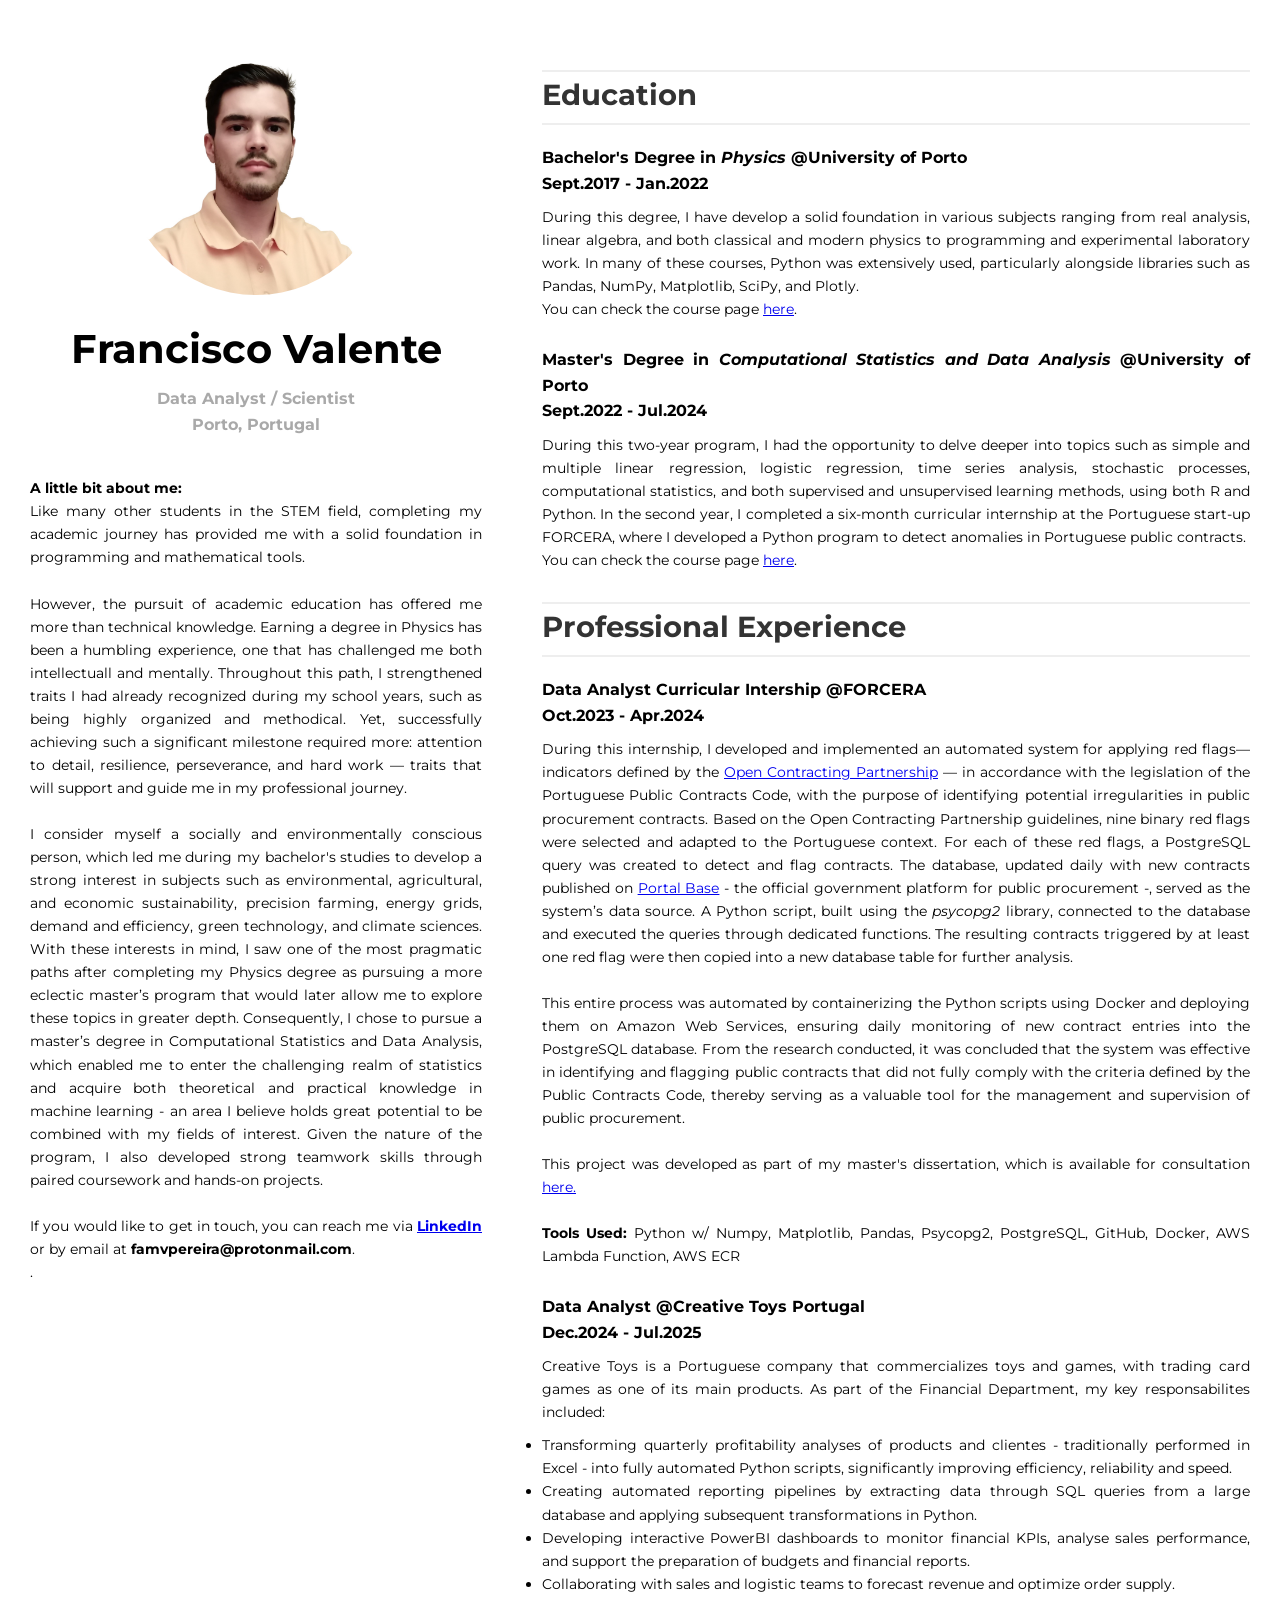
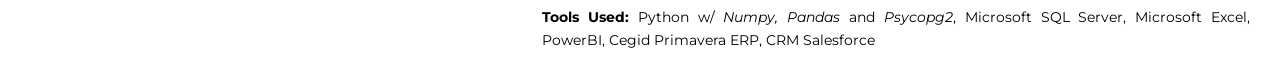
==== index.html @ ec1e6686 "updates" ====
<!DOCTYPE html>
<html lang="pt-PT">
<head>
  <meta charset="UTF-8">
  <meta name="viewport" content="width=device-width, initial-scale=1.0">
  <title>Francisco Valente</title>
  <link rel="stylesheet" href="style.css">
</head>
<body>

  <div class="container">



    <!-- Coluna Esquerda -->
    <aside class="sidebar">
      <div class="profile">
        <img src="foto.png" alt="Foto do Desenvolvedor">
        <h1>Francisco Valente</h1>
		<h4>
		Data Analyst / Scientist <br> 
		Porto, Portugal <br>
	</h4>

      </div>
      <div class="about">
        <p>
		<b>A little bit about me: </b> <br>
		Like many other students in the STEM field, completing my academic journey has provided me with a solid foundation in programming and mathematical tools. <br><br>

		However, the pursuit of academic education has offered me more than technical knowledge. Earning a degree in Physics has been a humbling experience, one that has challenged me both intellectuall and mentally. Throughout this path, I strengthened traits I had already recognized during my school years, such as being highly organized and methodical. Yet, successfully achieving such a significant milestone required more: attention to detail, resilience, perseverance, and hard work — traits that will support and guide me in my professional journey. <br> <br>

		I consider myself a socially and environmentally conscious person, which led me during my bachelor's studies to develop a strong interest in subjects such as environmental, agricultural, and economic sustainability, precision farming, energy grids, demand and efficiency, green technology, and climate sciences. With these interests in mind, I saw one of the most pragmatic paths after completing my Physics degree as pursuing a more eclectic master’s program that would later allow me to explore these topics in greater depth. Consequently, I chose to pursue a master’s degree in Computational Statistics and Data Analysis, which enabled me to enter the challenging realm of statistics and acquire both theoretical and practical knowledge in machine learning - an area I believe holds great potential to be combined with my fields of interest. Given the nature of the program, I also developed strong teamwork skills through paired coursework and hands-on projects.<br> <br>

		If you would like to get in touch, you can reach me via <a href="https://www.linkedin.com/in/francisco-valente-pereira/"><b>LinkedIn</b></a> or by email at <b>famvpereira@protonmail.com</b>.<br><!--If you are interested, you can also consult my personal blog at <a href="franciscovalente.pt"><b>franciscovalente.pt--></b></a>.

        </p>
      </div>
    </aside>




    <!-- Coluna Direita -->
    <main class="content">

		<h1>Education</h1>
		
		<p style="font-size:1rem; margin-bottom: 10px;"><b>Bachelor's Degree in <i>Physics</i> @University of Porto <br> Sept.2017 - Jan.2022</b></p>

		<p>During this degree, I have develop a solid foundation in various subjects ranging from real analysis, linear algebra, and both classical and modern physics to programming and experimental laboratory work. In many of these courses, Python was extensively used, particularly alongside libraries such as Pandas, NumPy, Matplotlib, SciPy, and Plotly.</p> 

		<p>You can check the course page <a href="https://sigarra.up.pt/fcup/pt/cur_geral.cur_view?pv_ano_lectivo=2025&pv_origem=CUR&pv_tipo_cur_sigla=L&pv_curso_id=888">here</a>.</p> <br>
		


		<p style="font-size:1rem; margin-bottom: 10px;"><b>Master's Degree in <i>Computational Statistics and Data Analysis</i> @University of Porto <br> Sept.2022 - Jul.2024</b></p>
		
		<p>During this two-year program, I had the opportunity to delve deeper into topics such as simple and multiple linear regression, logistic regression, time series analysis, stochastic processes, computational statistics, and both supervised and unsupervised learning methods, using both R and Python. In the second year, I completed a six-month curricular internship at the Portuguese start-up FORCERA, where I developed a Python program to detect anomalies in Portuguese public contracts.</p>

		<p>You can check the course page <a href="https://sigarra.up.pt/fcup/pt/cur_geral.cur_view?pv_ano_lectivo=2025&pv_origem=CUR&pv_tipo_cur_sigla=M&pv_curso_id=23821">here</a>.</p>	


		<h1>Professional Experience</h1>

		<p style="font-size: 1rem; margin-bottom: 10px;"><b>Data Analyst Curricular Intership @FORCERA &emsp;  &emsp; <br>Oct.2023 - Apr.2024 </b> </p>
		<p>During this internship, I developed and implemented an automated system for applying red flags—indicators defined by the <a href="https://www.open-contracting.org/">Open Contracting Partnership</a> — in accordance with the legislation of the Portuguese Public Contracts Code, with the purpose of identifying potential irregularities in public procurement contracts. Based on the Open Contracting Partnership guidelines, nine binary red flags were selected and adapted to the Portuguese context. For each of these red flags, a PostgreSQL query was created to detect and flag contracts.
		
		The database, updated daily with new contracts published on <a href="https://www.base.gov.pt/base4">Portal Base</a> - the official government platform for public procurement -, served as the system’s data source. A Python script, built using the <i>psycopg2</i> library, connected to the database and executed the queries through dedicated functions. The resulting contracts triggered by at least one red flag were then copied into a new database table for further analysis.

		<br><br>

		This entire process was automated by containerizing the Python scripts using Docker and deploying them on Amazon Web Services, ensuring daily monitoring of new contract entries into the PostgreSQL database. From the research conducted, it was concluded that the system was effective in identifying and flagging public contracts that did not fully comply with the criteria defined by the Public Contracts Code, thereby serving as a valuable tool for the management and supervision of public procurement.

		<br><br>

		This project was developed as part of my master's dissertation, which is available for consultation <a href="https://repositorio-aberto.up.pt/handle/10216/161651">here.</a>

		<br><br>

		<b>Tools Used:</b> Python w/ Numpy, Matplotlib, Pandas, Psycopg2, PostgreSQL, GitHub, Docker, AWS Lambda Function, AWS ECR 
		</p>

		<!--<img src="processo_tese.png" alt="Processo da Tese">-->
		<br>
		
		<p style="font-size: 1rem; margin-bottom: 10px;"><b>Data Analyst @Creative Toys Portugal<br> Dec.2024 - Jul.2025 </b> </p>
		
		<p> Creative Toys is a Portuguese company that commercializes toys and games, with trading card games as one of its main products. As part of the Financial Department, my key responsabilites included: </p>
		<ul>
				<li>Transforming quarterly profitability analyses of products and clientes - traditionally performed in Excel - into fully automated Python scripts, significantly improving efficiency, reliability and speed.</li>
				<li>Creating automated reporting pipelines by extracting data through SQL queries from a large database and applying subsequent transformations in Python.</li>
				<li> Developing interactive PowerBI dashboards to monitor financial KPIs, analyse sales performance, and support the preparation of budgets and financial reports.</li>
				<li>Collaborating with sales and logistic teams to forecast revenue and optimize order supply.</li>
		</ul>
		<p><b>Tools Used:</b> Python w/ <i>Numpy, Pandas</i> and <i>Psycopg2</i>, Microsoft SQL Server, Microsoft Excel, PowerBI, Cegid Primavera ERP, CRM Salesforce</p> 

		<br>
		<!--<h1>Articles</h1>
				<article class="post">
				<h3>Article Title</h3>
				<p>Resumo do artigo ou projeto desenvolvido. <a href="#">Ler mais</a></p>
				</article> -->

   </main> 
  </div>

</body>
</html>
---- style.css ----
@import url('https://fonts.googleapis.com/css2?family=Alumni+Sans+Pinstripe:ital@0;1&family=Montserrat:ital,wght@0,100..900;1,100..900&family=Oswald:wght@700&display=swap');

/* Reset básico */
* {
  margin: 0;
  padding: 0;
  box-sizing: border-box;
}

body {
  font-family: "Montserrat", "Oswald", Helvetica, ui-serif, Georgia, serif;
  font-weight: 400;
  font-style: normal;
  color: #333;
  line-height: 1.6;
  background: #ffffff;
}

.container {
  display: grid;
  grid-template-columns: 40% 60%;
  min-height: 100vh;
}

/* Coluna esquerda */
.sidebar {
  background: #ffffff;
  color: #000000;
  padding: 30px;
  display: flex;
  flex-direction: column;
  align-items: flex-start;

  position: sticky;
  top: 0;
  margin-bottom: 30px;
}

.sidebar .profile {
  text-align: center;
  width: 100%;
}

.sidebar img {
		width: 7cm;
		height: 7cm;
		border-radius: 50%;
		margin-bottom: 15px;
		object-fit: cover; /* mantém proporção e preenche o espaço */
} 
.sidebar h1 {
  font-size: 2.5rem;
  margin-bottom: 5px;
}

.sidebar p {
  font-size: 0.9rem;
  color: #000000;
}

.about {
  margin-top: 30px
}

.about h2 {
  font-size: 1.2rem;
  margin-bottom: 10px;
}

.sidebar h4 {
  font-size: 1rem;
  margin-bottom: 10px;
  color: #a9a9a9;
}


.about p {
  font-size: 0.9rem;
  color: #000000;
  text-align: justify;
  text-justify: inter-word;
  margin-bottom: 50px;
}

/* Coluna direita */
.content {
  padding-right: 30px;
  padding-left: 30px;
  background: #fff;
  margin-top: 40px;
}

.content h1 {
  margin-top: 30px;
  margin-bottom: 20px;
  font-size: 1.8rem;
  border-bottom: 2px solid #eee;
  border-top: 2px solid #eee;
  padding-bottom: 5px;
  text-align: left;
}
.content h2 {
  margin-bottom: 20px;
  font-size: 1.8rem;
  border-bottom: 2px solid #eee;
  padding-bottom: 5px;
}

.content p {
  font-size: 0.9rem;
  color: #000000;
  text-align: justify;
  text-justify: inter-word;
}

.content ul {
  font-size: 0.9rem;
  color: #000000;
  text-align: justify;
  text-justify: inter-word;
  margin-top: 10px;
  margin-bottom: 10px;
}

.content img {
   display: block;
   margin-top: 20px;
   margin-bottom: 20px;
   margin-left: auto;
   margin-right: auto;
   width: 70%;
}

.post {
  margin-bottom: 20px;
  padding-bottom: 15px;
  border-bottom: 1px solid #ddd;
}

.post h3 {
  font-size: 1.3rem;
  margin-bottom: 8px;
}

.post a {
  color: #007acc;
  text-decoration: none;
}

.post a:hover {
  text-decoration: underline;
}

/* Responsivo */
@media (max-width: 768px) {
  .container {
    grid-template-columns: 1fr;
  }

  .sidebar {
    align-items: center;
    text-align: center;
  }
}

@media (max-width: 1024px) {
  .container {
    grid-template-columns: 40% 60%; /* ajusta proporção em tablet */
  }

  .sidebar img {
    width: 6cm;
    height: 6cm;
  }
}

@media (max-width: 768px) {
  .container {
    grid-template-columns: 1fr; /* coluna única no mobile */
  }

  .sidebar {
    width: 100%;
    height: auto;
    align-items: center;
    text-align: center;
    position: relative; /* deixa rolar com a página */
    padding-bottom: 20px;
  }

  .sidebar img {
    width: 5cm;
    height: 5cm;
  }

  .content {
    padding: 20px;
  }
}

@media (max-width: 480px) {
  .sidebar img {
    width: 4cm;
    height: 4cm;
  }

  .sidebar h1 {
    font-size: 1.2rem;
  }

  .content h2 {
    font-size: 1.5rem;
  }

  .post h3 {
    font-size: 1.1rem;
  }
}
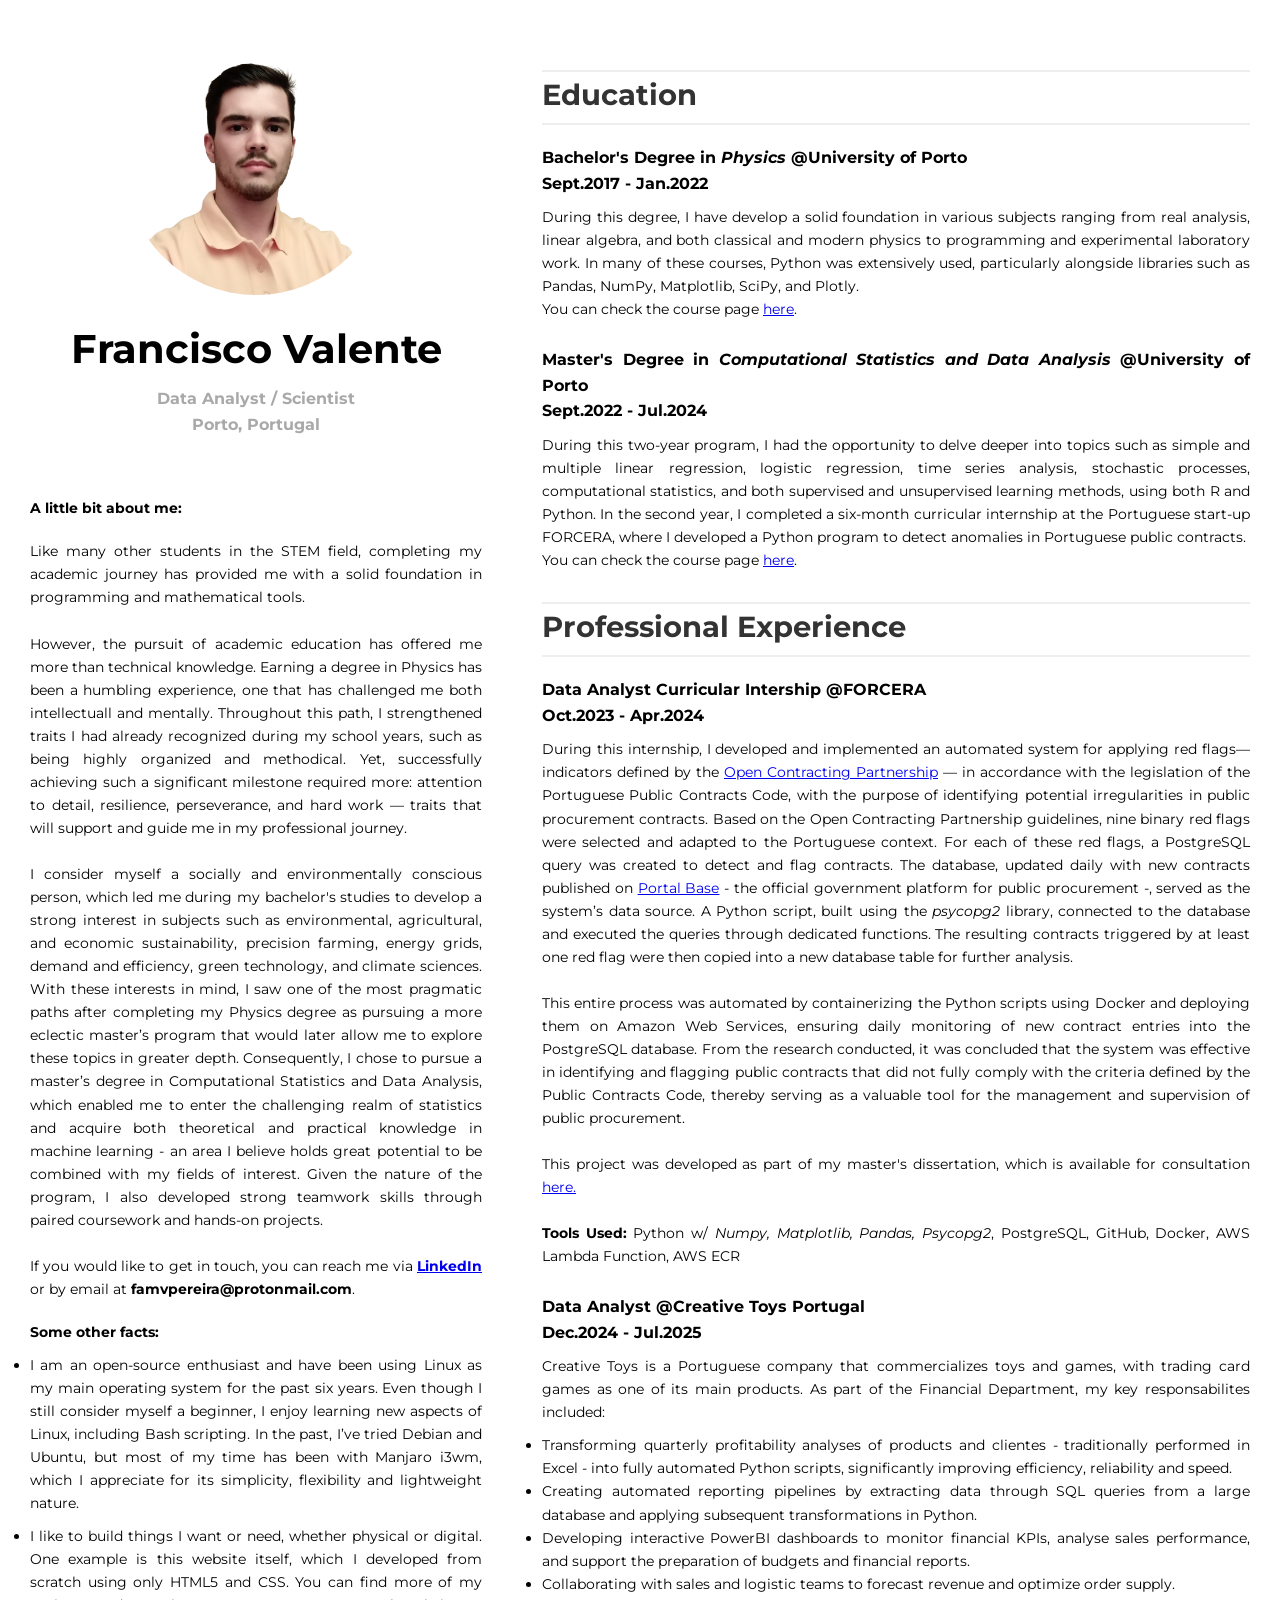
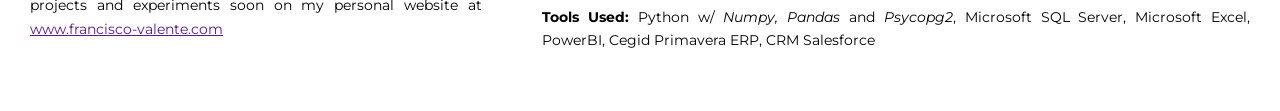
==== commit f6f47894: "Correcoes breves" ====
--- a/index.html
+++ b/index.html
@@ -24,17 +24,26 @@
 
       </div>
       <div class="about">
-        <p>
-		<b>A little bit about me: </b> <br>
-		Like many other students in the STEM field, completing my academic journey has provided me with a solid foundation in programming and mathematical tools. <br><br>
+        
+		<p><b>A little bit about me: </b></p>
+
+		<p>Like many other students in the STEM field, completing my academic journey has provided me with a solid foundation in programming and mathematical tools. <br><br>
 
 		However, the pursuit of academic education has offered me more than technical knowledge. Earning a degree in Physics has been a humbling experience, one that has challenged me both intellectuall and mentally. Throughout this path, I strengthened traits I had already recognized during my school years, such as being highly organized and methodical. Yet, successfully achieving such a significant milestone required more: attention to detail, resilience, perseverance, and hard work — traits that will support and guide me in my professional journey. <br> <br>
 
 		I consider myself a socially and environmentally conscious person, which led me during my bachelor's studies to develop a strong interest in subjects such as environmental, agricultural, and economic sustainability, precision farming, energy grids, demand and efficiency, green technology, and climate sciences. With these interests in mind, I saw one of the most pragmatic paths after completing my Physics degree as pursuing a more eclectic master’s program that would later allow me to explore these topics in greater depth. Consequently, I chose to pursue a master’s degree in Computational Statistics and Data Analysis, which enabled me to enter the challenging realm of statistics and acquire both theoretical and practical knowledge in machine learning - an area I believe holds great potential to be combined with my fields of interest. Given the nature of the program, I also developed strong teamwork skills through paired coursework and hands-on projects.<br> <br>
 
-		If you would like to get in touch, you can reach me via <a href="https://www.linkedin.com/in/francisco-valente-pereira/"><b>LinkedIn</b></a> or by email at <b>famvpereira@protonmail.com</b>.<br><!--If you are interested, you can also consult my personal blog at <a href="franciscovalente.pt"><b>franciscovalente.pt--></b></a>.
+		If you would like to get in touch, you can reach me via <a href="https://www.linkedin.com/in/francisco-valente-pereira/"><b>LinkedIn</b></a> or by email at <b>famvpereira@protonmail.com</b>.<br><!--If you are interested, you can also consult my personal blog at <a href="franciscovalente.pt"><b>franciscovalente.pt--></b>
+        </p>
 
-        </p>
+		<p><b>Some other facts:</b></p>
+		<ul>
+				<li style="margin-bottom: 10px;">I am an open-source enthusiast and have been using Linux as my main operating system for the past six years. Even though I still consider myself a beginner, I enjoy learning new aspects of Linux, including Bash scripting. In the past, I’ve tried Debian and Ubuntu, but most of my time has been with Manjaro i3wm, which I appreciate for its simplicity, flexibility and lightweight nature.</li>
+		
+				<li>I like to build things I want or need, whether physical or digital. One example is this website itself, which I developed from scratch using only HTML5 and CSS. You can find more of my projects and experiments soon on my personal website at <a href="">www.francisco-valente.com</a>
+		</ul>
+
+
       </div>
     </aside>
 
@@ -78,7 +87,7 @@
 
 		<br><br>
 
-		<b>Tools Used:</b> Python w/ Numpy, Matplotlib, Pandas, Psycopg2, PostgreSQL, GitHub, Docker, AWS Lambda Function, AWS ECR 
+		<b>Tools Used:</b> Python w/ <i>Numpy, Matplotlib, Pandas, Psycopg2</i>, PostgreSQL, GitHub, Docker, AWS Lambda Function, AWS ECR 
 		</p>
 
 		<!--<img src="processo_tese.png" alt="Processo da Tese">-->
--- a/style.css
+++ b/style.css
@@ -56,6 +56,7 @@
 .sidebar p {
   font-size: 0.9rem;
   color: #000000;
+  margin-top: 20px;
 }
 
 .about {
@@ -79,7 +80,15 @@
   color: #000000;
   text-align: justify;
   text-justify: inter-word;
-  margin-bottom: 50px;
+}
+
+.about ul {
+  font-size: 0.9rem;
+  color: #000000;
+  text-align: justify;
+  text-justify: inter-word;
+  margin-top: 10px;
+  margin-bottom: 10px;
 }
 
 /* Coluna direita */
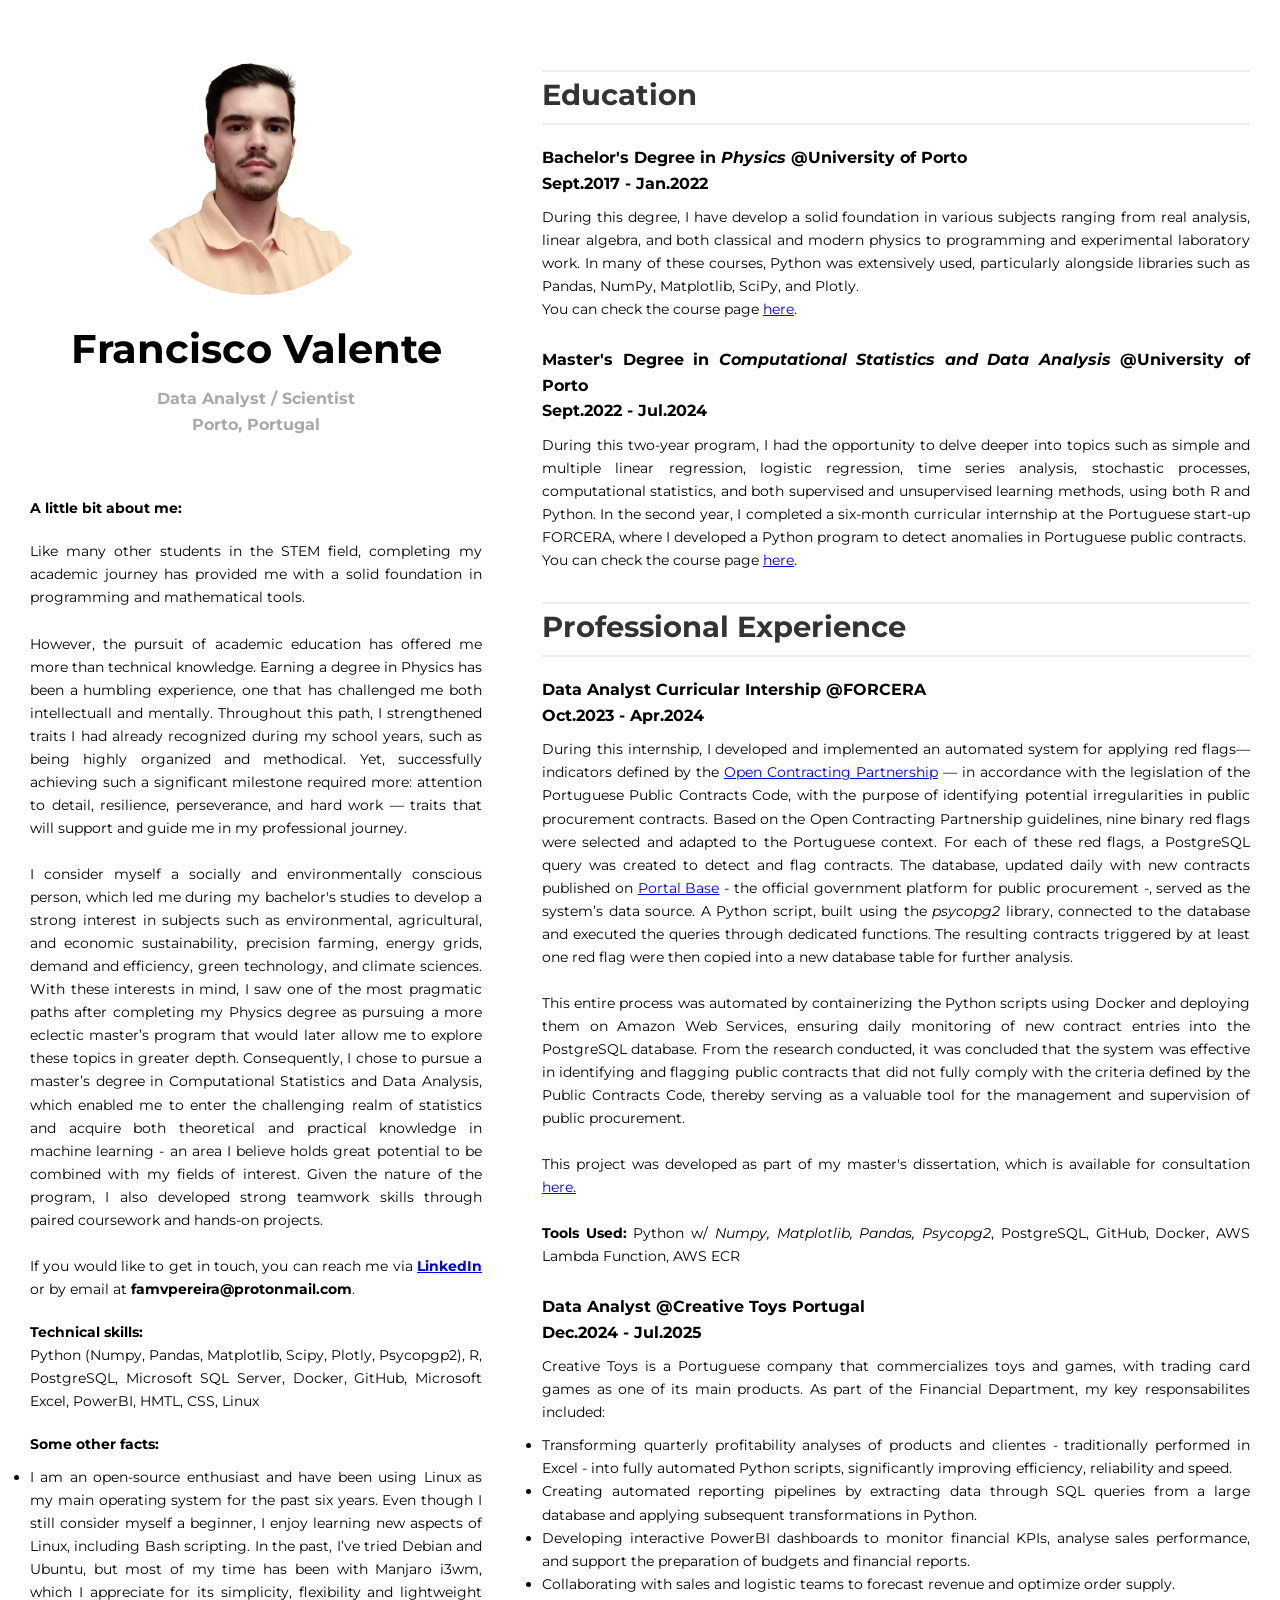
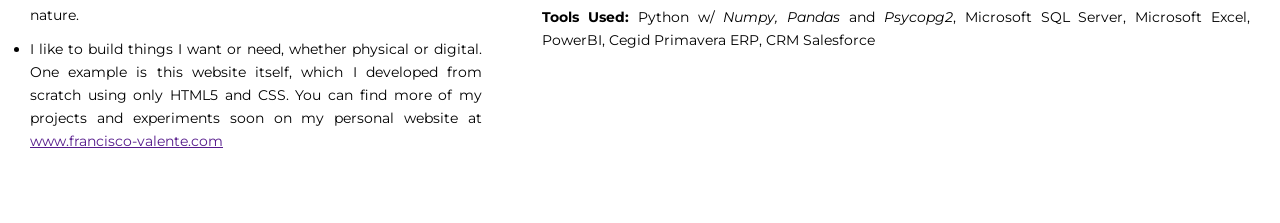
==== commit e26a88a8: "Add technical skills" ====
--- a/index.html
+++ b/index.html
@@ -35,6 +35,11 @@
 
 		If you would like to get in touch, you can reach me via <a href="https://www.linkedin.com/in/francisco-valente-pereira/"><b>LinkedIn</b></a> or by email at <b>famvpereira@protonmail.com</b>.<br><!--If you are interested, you can also consult my personal blog at <a href="franciscovalente.pt"><b>franciscovalente.pt--></b>
         </p>
+
+		<p><b>Technical skills:</b><br>
+		Python (Numpy, Pandas, Matplotlib, Scipy, Plotly, Psycopgp2), R, PostgreSQL, Microsoft SQL Server, Docker, GitHub, Microsoft Excel, PowerBI, HMTL, CSS, Linux</p>
+
+
 
 		<p><b>Some other facts:</b></p>
 		<ul>
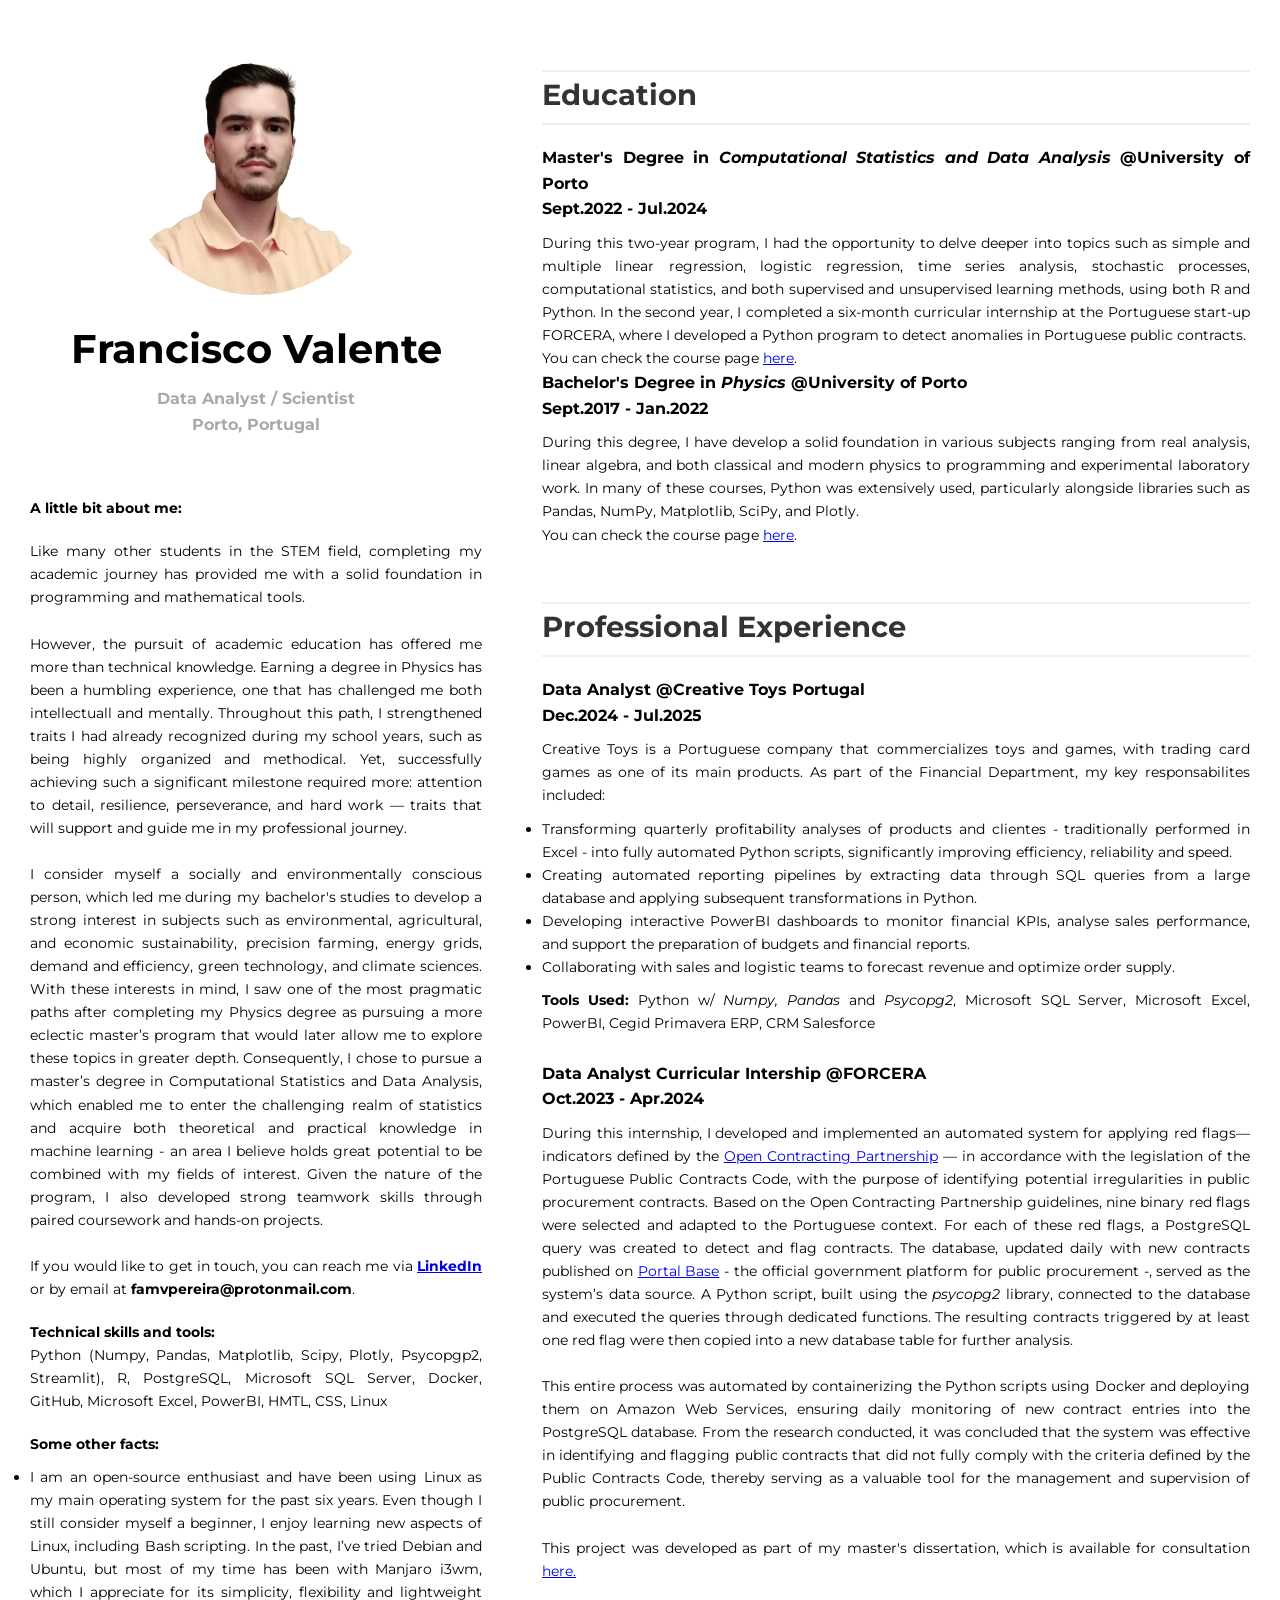
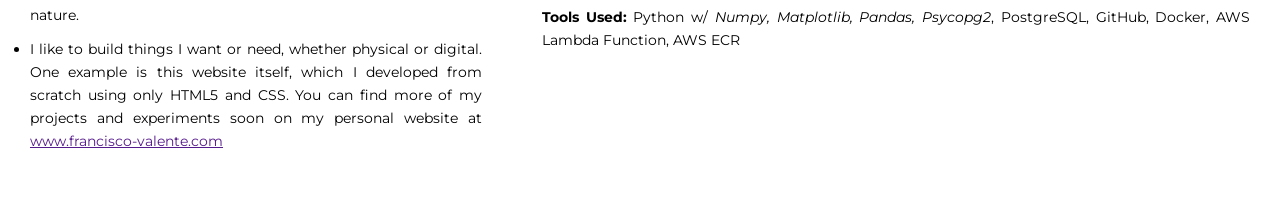
==== commit 2600787a: "Corrigir ordem formacao + xp" ====
--- a/index.html
+++ b/index.html
@@ -36,8 +36,8 @@
 		If you would like to get in touch, you can reach me via <a href="https://www.linkedin.com/in/francisco-valente-pereira/"><b>LinkedIn</b></a> or by email at <b>famvpereira@protonmail.com</b>.<br><!--If you are interested, you can also consult my personal blog at <a href="franciscovalente.pt"><b>franciscovalente.pt--></b>
         </p>
 
-		<p><b>Technical skills:</b><br>
-		Python (Numpy, Pandas, Matplotlib, Scipy, Plotly, Psycopgp2), R, PostgreSQL, Microsoft SQL Server, Docker, GitHub, Microsoft Excel, PowerBI, HMTL, CSS, Linux</p>
+		<p><b>Technical skills and tools:</b><br>
+		Python (Numpy, Pandas, Matplotlib, Scipy, Plotly, Psycopgp2, Streamlit), R, PostgreSQL, Microsoft SQL Server, Docker, GitHub, Microsoft Excel, PowerBI, HMTL, CSS, Linux</p>
 
 
 
@@ -60,12 +60,7 @@
 
 		<h1>Education</h1>
 		
-		<p style="font-size:1rem; margin-bottom: 10px;"><b>Bachelor's Degree in <i>Physics</i> @University of Porto <br> Sept.2017 - Jan.2022</b></p>
-
-		<p>During this degree, I have develop a solid foundation in various subjects ranging from real analysis, linear algebra, and both classical and modern physics to programming and experimental laboratory work. In many of these courses, Python was extensively used, particularly alongside libraries such as Pandas, NumPy, Matplotlib, SciPy, and Plotly.</p> 
-
-		<p>You can check the course page <a href="https://sigarra.up.pt/fcup/pt/cur_geral.cur_view?pv_ano_lectivo=2025&pv_origem=CUR&pv_tipo_cur_sigla=L&pv_curso_id=888">here</a>.</p> <br>
-		
+	
 
 
 		<p style="font-size:1rem; margin-bottom: 10px;"><b>Master's Degree in <i>Computational Statistics and Data Analysis</i> @University of Porto <br> Sept.2022 - Jul.2024</b></p>
@@ -74,8 +69,27 @@
 
 		<p>You can check the course page <a href="https://sigarra.up.pt/fcup/pt/cur_geral.cur_view?pv_ano_lectivo=2025&pv_origem=CUR&pv_tipo_cur_sigla=M&pv_curso_id=23821">here</a>.</p>	
 
+		<p style="font-size:1rem; margin-bottom: 10px;"><b>Bachelor's Degree in <i>Physics</i> @University of Porto <br> Sept.2017 - Jan.2022</b></p>
 
+		<p>During this degree, I have develop a solid foundation in various subjects ranging from real analysis, linear algebra, and both classical and modern physics to programming and experimental laboratory work. In many of these courses, Python was extensively used, particularly alongside libraries such as Pandas, NumPy, Matplotlib, SciPy, and Plotly.</p> 
+
+		<p>You can check the course page <a href="https://sigarra.up.pt/fcup/pt/cur_geral.cur_view?pv_ano_lectivo=2025&pv_origem=CUR&pv_tipo_cur_sigla=L&pv_curso_id=888">here</a>.</p> <br>
+	
 		<h1>Professional Experience</h1>
+
+	
+		<p style="font-size: 1rem; margin-bottom: 10px;"><b>Data Analyst @Creative Toys Portugal<br> Dec.2024 - Jul.2025 </b> </p>
+		
+		<p> Creative Toys is a Portuguese company that commercializes toys and games, with trading card games as one of its main products. As part of the Financial Department, my key responsabilites included: </p>
+		<ul>
+				<li>Transforming quarterly profitability analyses of products and clientes - traditionally performed in Excel - into fully automated Python scripts, significantly improving efficiency, reliability and speed.</li>
+				<li>Creating automated reporting pipelines by extracting data through SQL queries from a large database and applying subsequent transformations in Python.</li>
+				<li> Developing interactive PowerBI dashboards to monitor financial KPIs, analyse sales performance, and support the preparation of budgets and financial reports.</li>
+				<li>Collaborating with sales and logistic teams to forecast revenue and optimize order supply.</li>
+		</ul>
+		<p><b>Tools Used:</b> Python w/ <i>Numpy, Pandas</i> and <i>Psycopg2</i>, Microsoft SQL Server, Microsoft Excel, PowerBI, Cegid Primavera ERP, CRM Salesforce</p> 
+		
+		<br>
 
 		<p style="font-size: 1rem; margin-bottom: 10px;"><b>Data Analyst Curricular Intership @FORCERA &emsp;  &emsp; <br>Oct.2023 - Apr.2024 </b> </p>
 		<p>During this internship, I developed and implemented an automated system for applying red flags—indicators defined by the <a href="https://www.open-contracting.org/">Open Contracting Partnership</a> — in accordance with the legislation of the Portuguese Public Contracts Code, with the purpose of identifying potential irregularities in public procurement contracts. Based on the Open Contracting Partnership guidelines, nine binary red flags were selected and adapted to the Portuguese context. For each of these red flags, a PostgreSQL query was created to detect and flag contracts.
@@ -97,18 +111,7 @@
 
 		<!--<img src="processo_tese.png" alt="Processo da Tese">-->
 		<br>
-		
-		<p style="font-size: 1rem; margin-bottom: 10px;"><b>Data Analyst @Creative Toys Portugal<br> Dec.2024 - Jul.2025 </b> </p>
-		
-		<p> Creative Toys is a Portuguese company that commercializes toys and games, with trading card games as one of its main products. As part of the Financial Department, my key responsabilites included: </p>
-		<ul>
-				<li>Transforming quarterly profitability analyses of products and clientes - traditionally performed in Excel - into fully automated Python scripts, significantly improving efficiency, reliability and speed.</li>
-				<li>Creating automated reporting pipelines by extracting data through SQL queries from a large database and applying subsequent transformations in Python.</li>
-				<li> Developing interactive PowerBI dashboards to monitor financial KPIs, analyse sales performance, and support the preparation of budgets and financial reports.</li>
-				<li>Collaborating with sales and logistic teams to forecast revenue and optimize order supply.</li>
-		</ul>
-		<p><b>Tools Used:</b> Python w/ <i>Numpy, Pandas</i> and <i>Psycopg2</i>, Microsoft SQL Server, Microsoft Excel, PowerBI, Cegid Primavera ERP, CRM Salesforce</p> 
-
+	
 		<br>
 		<!--<h1>Articles</h1>
 				<article class="post">
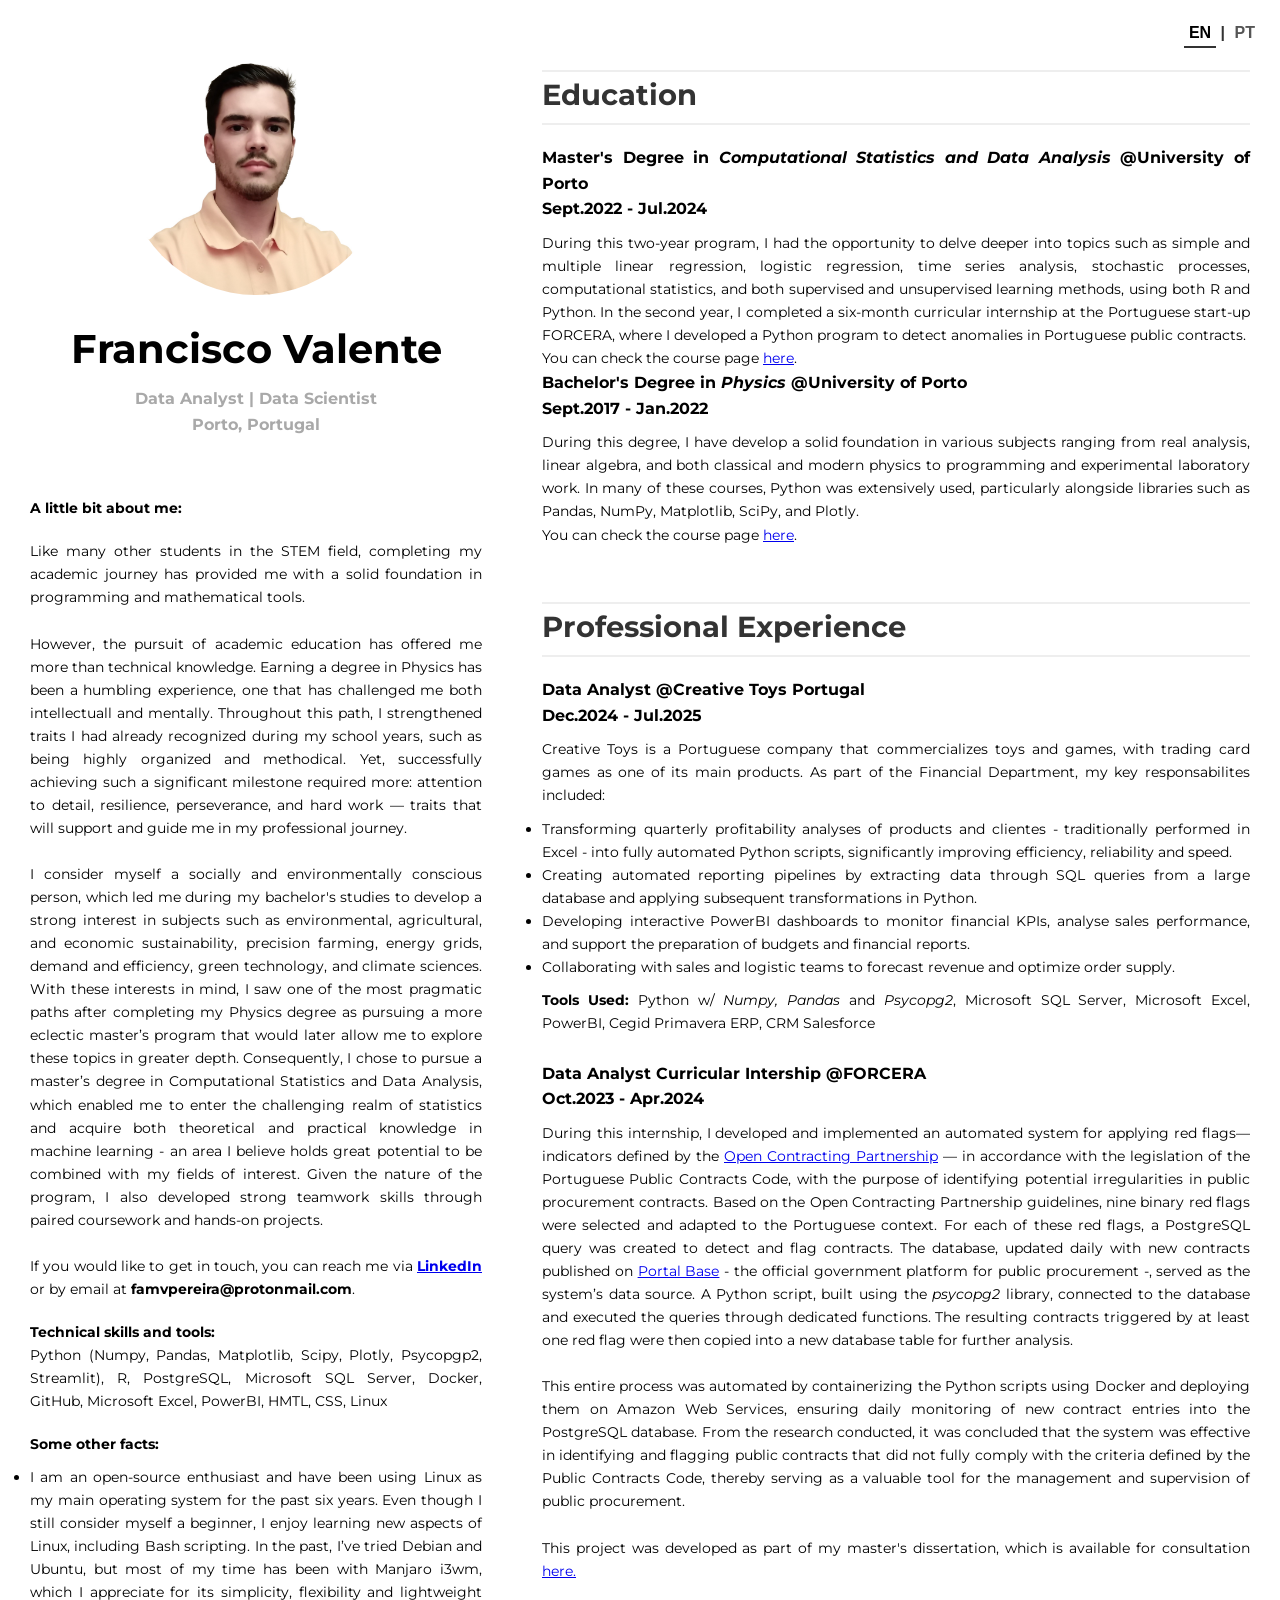
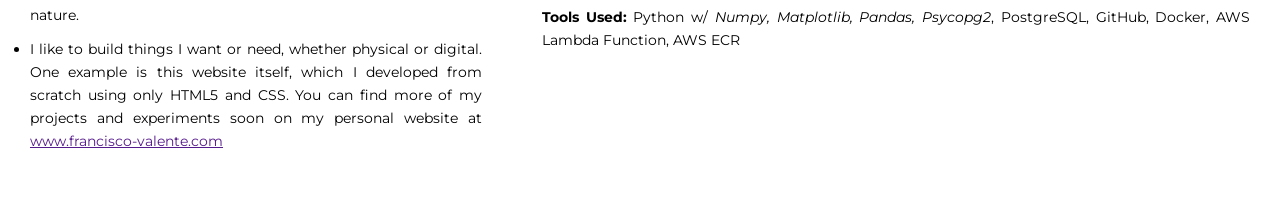
==== commit 1b5d2797: "add pt" ====
--- a/index.html
+++ b/index.html
@@ -7,6 +7,11 @@
   <link rel="stylesheet" href="style.css">
 </head>
 <body>
+
+  <div class="language-switch">
+	<a href="index.html" class="active">EN</a> | 
+	<a href="index_pt.html">PT</a>
+  </div>
 
   <div class="container">
 
@@ -18,7 +23,7 @@
         <img src="foto.png" alt="Foto do Desenvolvedor">
         <h1>Francisco Valente</h1>
 		<h4>
-		Data Analyst / Scientist <br> 
+		Data Analyst | Data Scientist <br> 
 		Porto, Portugal <br>
 	</h4>
 
--- a/style.css
+++ b/style.css
@@ -225,3 +225,37 @@
     font-size: 1.1rem;
   }
 }
+
+
+.language-switch {
+    position: absolute;
+    top: 20px;
+    right: 20px;
+    font-family: sans-serif;
+    font-weight: bold;
+    z-index: 1000;
+}
+
+.language-switch a {
+    text-decoration: none;
+    color: #555;
+    padding: 5px;
+}
+
+.language-switch a.active {
+    color: #000;
+    border-bottom: 2px solid #333;
+}
+
+.language-switch a:hover {
+    color: #007bff;
+}
+
+/* Ajuste para mobile se necessário */
+@media (max-width: 768px) {
+    .language-switch {
+        top: 10px;
+        right: 10px;
+        font-size: 0.9rem;
+    }
+}
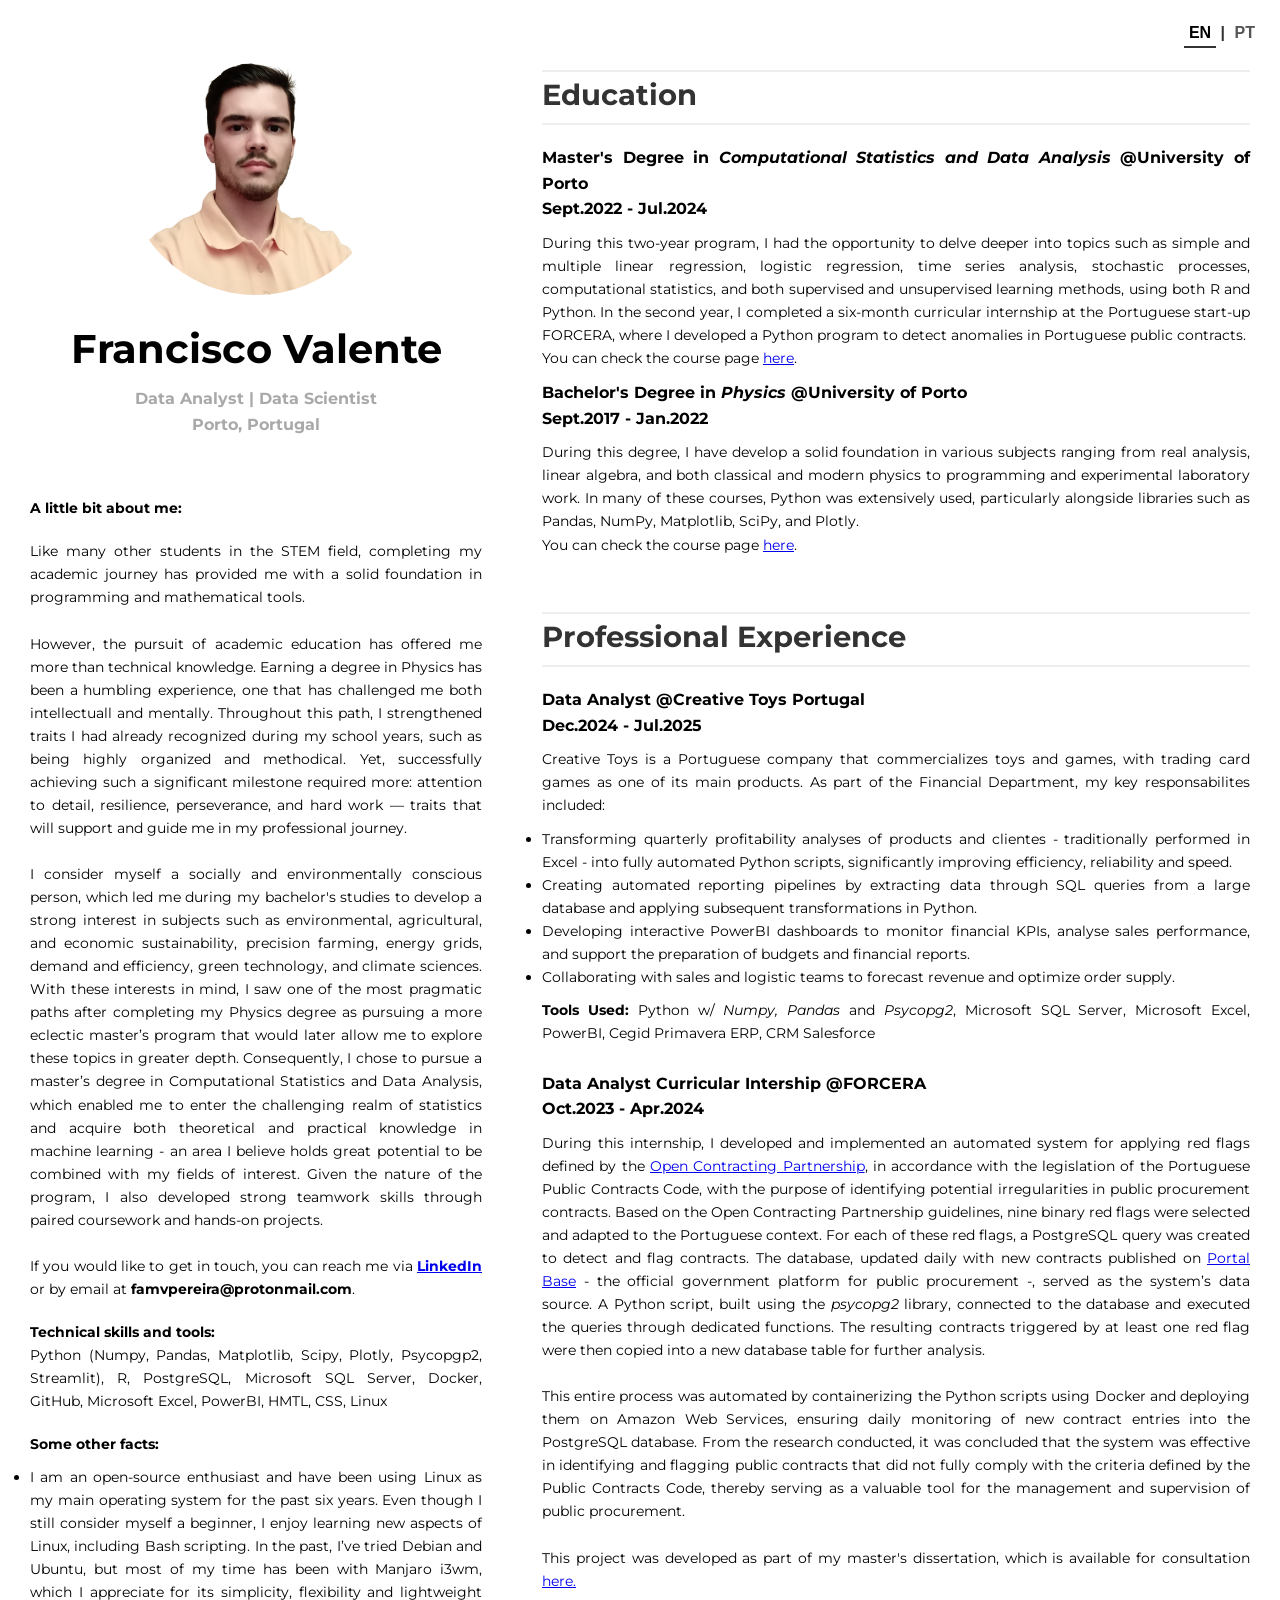
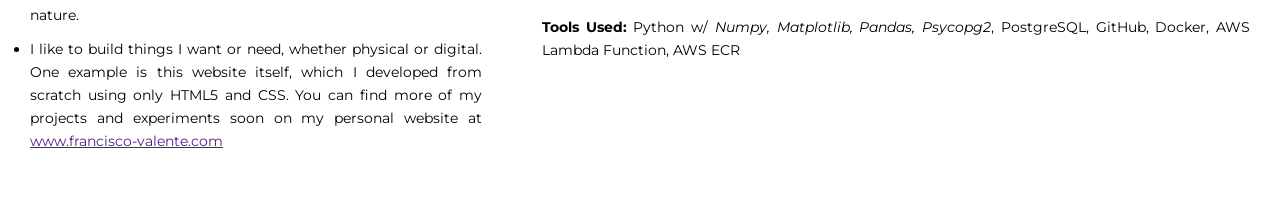
==== commit 62d1879c: "alteracoes" ====
--- a/index.html
+++ b/index.html
@@ -74,7 +74,7 @@
 
 		<p>You can check the course page <a href="https://sigarra.up.pt/fcup/pt/cur_geral.cur_view?pv_ano_lectivo=2025&pv_origem=CUR&pv_tipo_cur_sigla=M&pv_curso_id=23821">here</a>.</p>	
 
-		<p style="font-size:1rem; margin-bottom: 10px;"><b>Bachelor's Degree in <i>Physics</i> @University of Porto <br> Sept.2017 - Jan.2022</b></p>
+		<p style="font-size:1rem; margin-bottom: 10px; margin-top: 10px;"><b>Bachelor's Degree in <i>Physics</i> @University of Porto <br> Sept.2017 - Jan.2022</b></p>
 
 		<p>During this degree, I have develop a solid foundation in various subjects ranging from real analysis, linear algebra, and both classical and modern physics to programming and experimental laboratory work. In many of these courses, Python was extensively used, particularly alongside libraries such as Pandas, NumPy, Matplotlib, SciPy, and Plotly.</p> 
 
@@ -97,13 +97,22 @@
 		<br>
 
 		<p style="font-size: 1rem; margin-bottom: 10px;"><b>Data Analyst Curricular Intership @FORCERA &emsp;  &emsp; <br>Oct.2023 - Apr.2024 </b> </p>
-		<p>During this internship, I developed and implemented an automated system for applying red flags—indicators defined by the <a href="https://www.open-contracting.org/">Open Contracting Partnership</a> — in accordance with the legislation of the Portuguese Public Contracts Code, with the purpose of identifying potential irregularities in public procurement contracts. Based on the Open Contracting Partnership guidelines, nine binary red flags were selected and adapted to the Portuguese context. For each of these red flags, a PostgreSQL query was created to detect and flag contracts.
+		<p>During this internship, I developed and implemented an automated system for applying red flags defined by the <a href="https://www.open-contracting.org/">Open Contracting Partnership</a>, 
+			in accordance with the legislation of the Portuguese Public Contracts Code, with the purpose of identifying potential irregularities in public procurement contracts. Based on the Open 
+			Contracting Partnership guidelines, nine binary red flags were selected and adapted to the Portuguese context. For each of these red flags, a PostgreSQL query was created to detect 
+			and flag contracts.
 		
-		The database, updated daily with new contracts published on <a href="https://www.base.gov.pt/base4">Portal Base</a> - the official government platform for public procurement -, served as the system’s data source. A Python script, built using the <i>psycopg2</i> library, connected to the database and executed the queries through dedicated functions. The resulting contracts triggered by at least one red flag were then copied into a new database table for further analysis.
+		The database, updated daily with new contracts published on <a href="https://www.base.gov.pt/base4">Portal Base</a> - 
+		the official government platform for public procurement -, served as the system’s data source. A Python script, built using the <i>psycopg2</i> library, 
+		connected to the database and executed the queries through dedicated functions. The resulting contracts triggered by at least one red flag were then copied
+		into a new database table for further analysis.
 
 		<br><br>
 
-		This entire process was automated by containerizing the Python scripts using Docker and deploying them on Amazon Web Services, ensuring daily monitoring of new contract entries into the PostgreSQL database. From the research conducted, it was concluded that the system was effective in identifying and flagging public contracts that did not fully comply with the criteria defined by the Public Contracts Code, thereby serving as a valuable tool for the management and supervision of public procurement.
+		This entire process was automated by containerizing the Python scripts using Docker and deploying them on Amazon Web Services, ensuring daily monitoring of 
+		new contract entries into the PostgreSQL database. From the research conducted, it was concluded that the system was effective in identifying and flagging 
+		public contracts that did not fully comply with the criteria defined by the Public Contracts Code, thereby serving as a valuable tool for the management and 
+		supervision of public procurement.
 
 		<br><br>
 
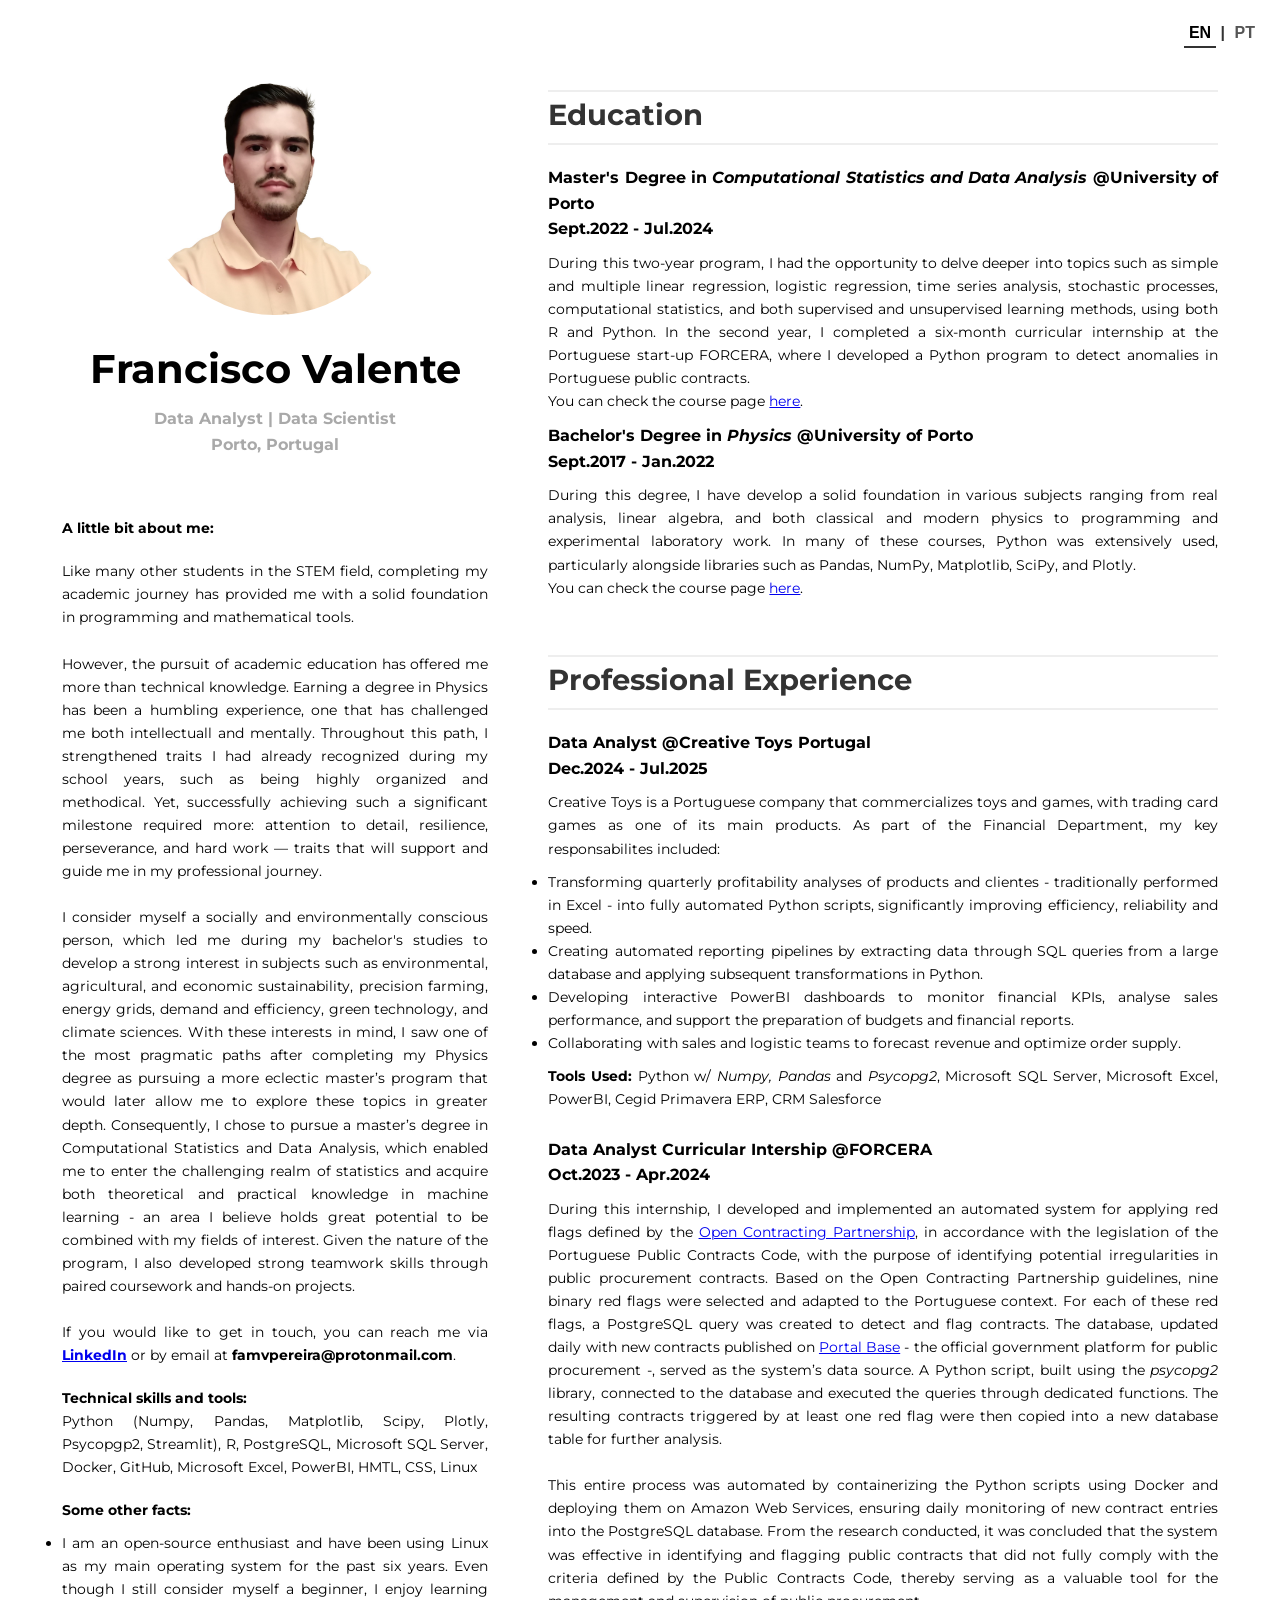
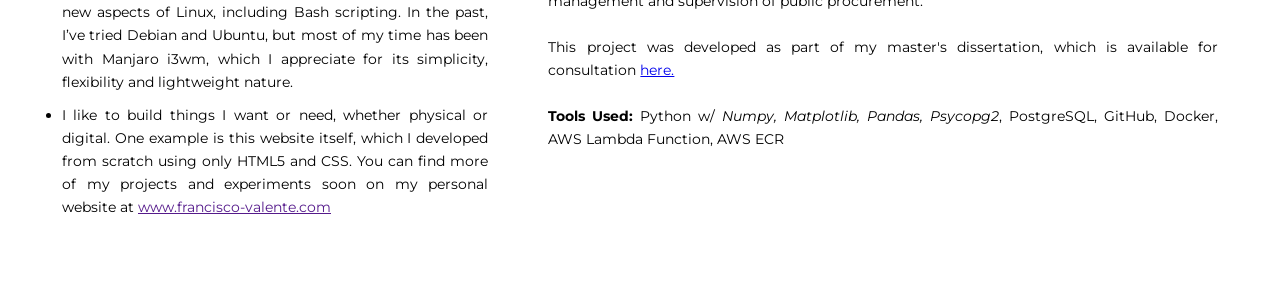
==== commit 50e10ac8: "adicionar goatcounter" ====
--- a/index.html
+++ b/index.html
@@ -136,6 +136,9 @@
    </main> 
   </div>
 
+ <script data-goatcounter="https://franciscovalentepereira.goatcounter.com/count"
+        async src="//gc.zgo.at/count.js"></script>
+
 </body>
 </html>
 
--- a/style.css
+++ b/style.css
@@ -14,12 +14,14 @@
   color: #333;
   line-height: 1.6;
   background: #ffffff;
+  margin-top: 20px;
 }
 
 .container {
   display: grid;
   grid-template-columns: 40% 60%;
   min-height: 100vh;
+  margin: 0 2rem;
 }
 
 /* Coluna esquerda */
@@ -97,6 +99,10 @@
   padding-left: 30px;
   background: #fff;
   margin-top: 40px;
+  flex-direction: column;
+  align-items: flex-start;
+
+  position: sticky;
 }
 
 .content h1 {
@@ -258,4 +264,48 @@
         right: 10px;
         font-size: 0.9rem;
     }
+}
+
+
+.btn-download {
+    display: inline-block;
+    padding: 2px 2px;
+    background-color: #f3f3f3; /* Cor escura profissional */
+    color: #000000 !important;
+    text-decoration: none;
+    border-radius: 5px;
+    transition: background-color 0.3s ease;
+    font-size: 0.9rem;
+}
+
+.btn-download:hover {
+    background-color: #e9e9e9; /* Muda para azul ao passar o rato */
+    color: #fff;
+}
+
+
+.site-footer {
+    background-color: #ffffff; /* Um cinza muito escuro profissional */
+    color: #000000;
+    padding: 1rem 0;
+    margin-top: 20px;
+    text-align: center;
+    font-size: 0.9rem;
+    border-top: 1.5px solid #000000; /* Uma linha fina com a cor de destaque do teu site */
+}
+
+.footer-container {
+    max-width: 1000px;
+    margin: 0 auto;
+}
+
+.social-links a {
+    color: #060606;
+    text-decoration: none;
+    margin: 0 10px;
+    transition: color 0.3s;
+}
+
+.social-links a:hover {
+    color: #00bfff;
 }
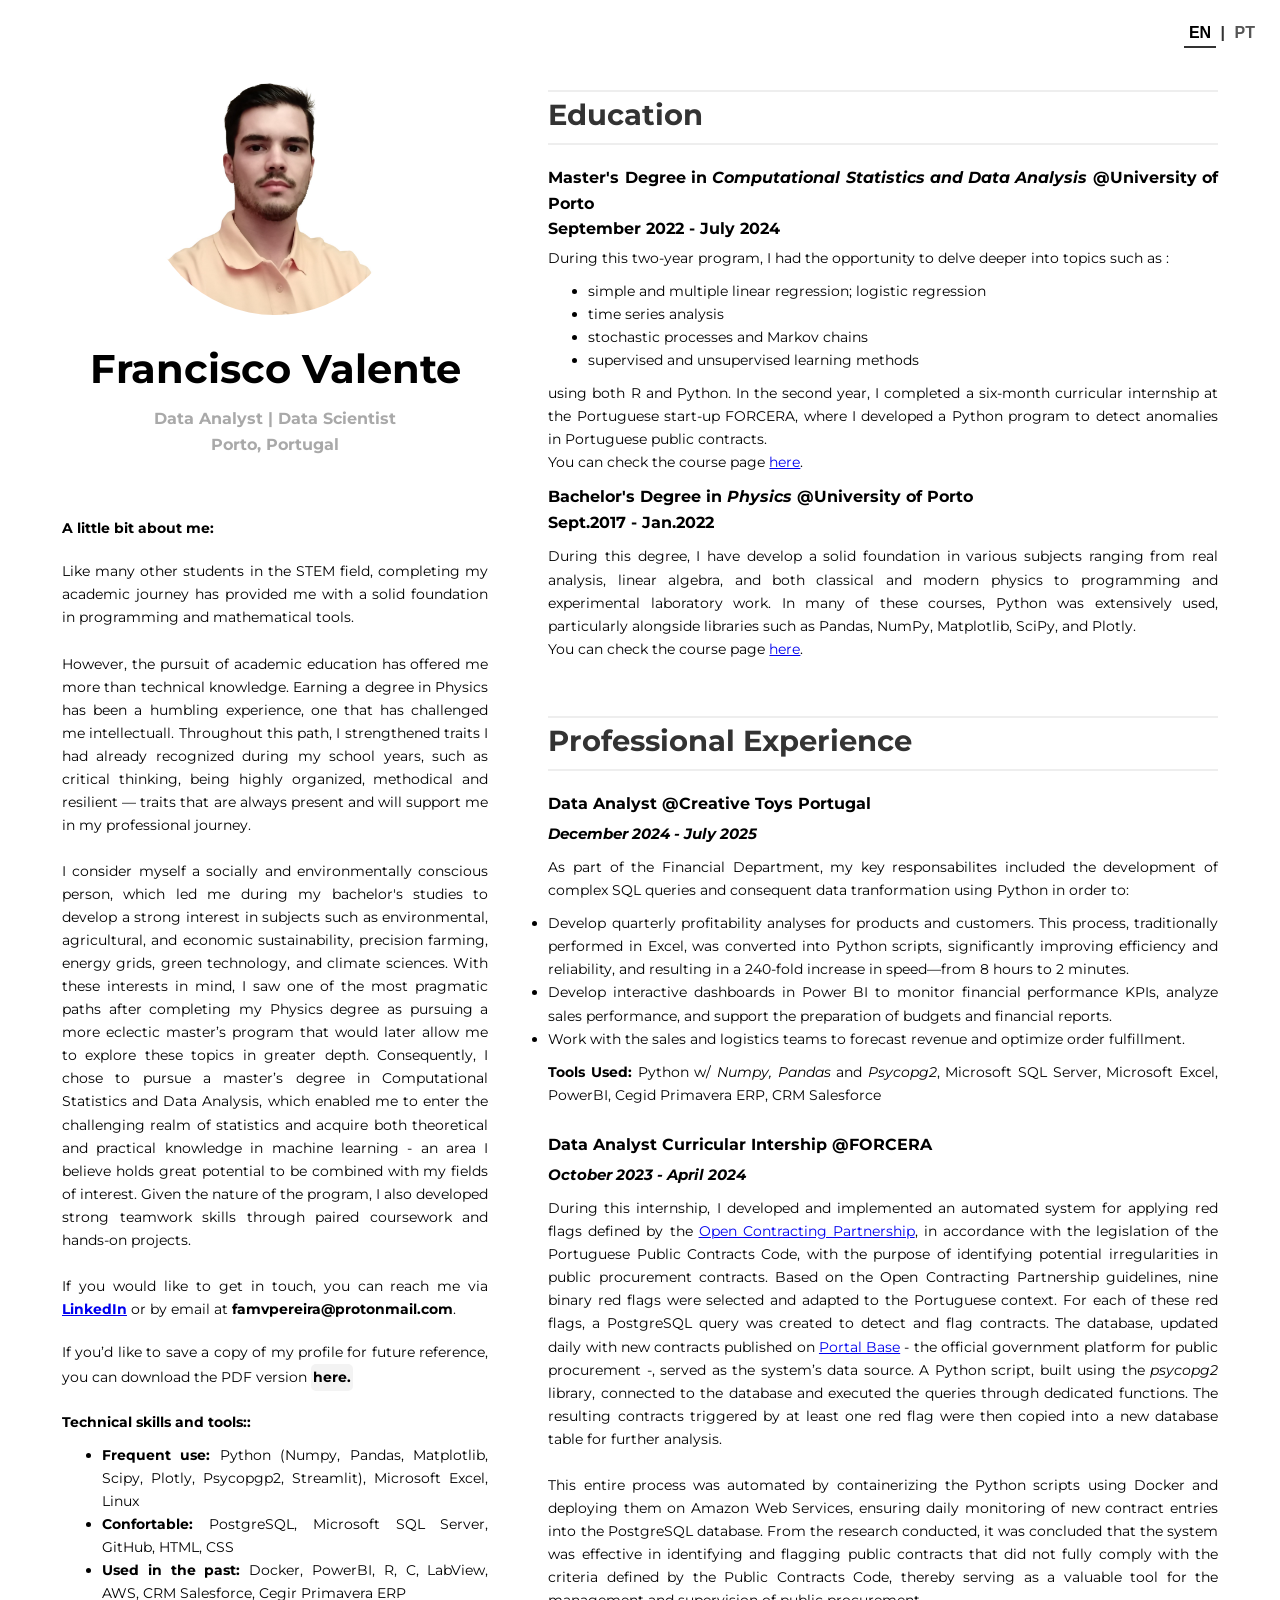
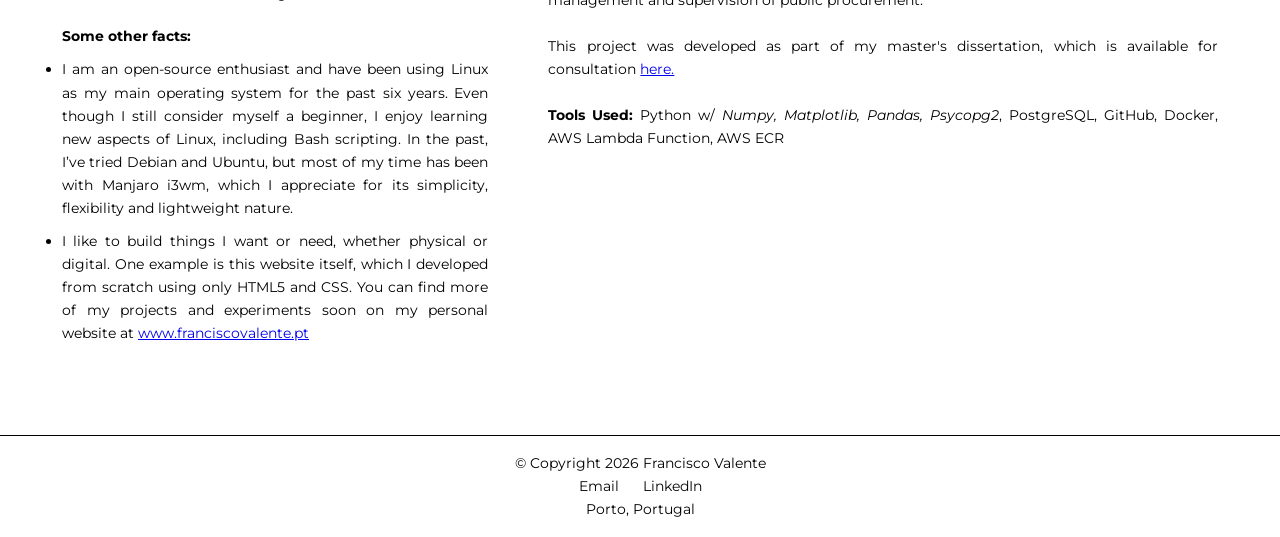
==== commit 83a81297: "en finished" ====
--- a/index.html
+++ b/index.html
@@ -34,31 +34,39 @@
 
 		<p>Like many other students in the STEM field, completing my academic journey has provided me with a solid foundation in programming and mathematical tools. <br><br>
 
-		However, the pursuit of academic education has offered me more than technical knowledge. Earning a degree in Physics has been a humbling experience, one that has challenged me both intellectuall and mentally. Throughout this path, I strengthened traits I had already recognized during my school years, such as being highly organized and methodical. Yet, successfully achieving such a significant milestone required more: attention to detail, resilience, perseverance, and hard work — traits that will support and guide me in my professional journey. <br> <br>
+		However, the pursuit of academic education has offered me more than technical knowledge. Earning a degree in Physics has been a humbling experience, one that has challenged me intellectuall. Throughout this path, I strengthened traits I had already recognized during my school years, such as critical thinking, being highly organized, methodical and resilient — traits that are always present and will support me in my professional journey. <br> <br>
 
-		I consider myself a socially and environmentally conscious person, which led me during my bachelor's studies to develop a strong interest in subjects such as environmental, agricultural, and economic sustainability, precision farming, energy grids, demand and efficiency, green technology, and climate sciences. With these interests in mind, I saw one of the most pragmatic paths after completing my Physics degree as pursuing a more eclectic master’s program that would later allow me to explore these topics in greater depth. Consequently, I chose to pursue a master’s degree in Computational Statistics and Data Analysis, which enabled me to enter the challenging realm of statistics and acquire both theoretical and practical knowledge in machine learning - an area I believe holds great potential to be combined with my fields of interest. Given the nature of the program, I also developed strong teamwork skills through paired coursework and hands-on projects.<br> <br>
+		I consider myself a socially and environmentally conscious person, which led me during my bachelor's studies to develop a strong interest in subjects such as environmental, agricultural, and economic sustainability, precision farming, energy grids, green technology, and climate sciences. With these interests in mind, I saw one of the most pragmatic paths after completing my Physics degree as pursuing a more eclectic master’s program that would later allow me to explore these topics in greater depth. Consequently, I chose to pursue a master’s degree in Computational Statistics and Data Analysis, which enabled me to enter the challenging realm of statistics and acquire both theoretical and practical knowledge in machine learning - an area I believe holds great potential to be combined with my fields of interest. Given the nature of the program, I also developed strong teamwork skills through paired coursework and hands-on projects.<br> <br>
 
-		If you would like to get in touch, you can reach me via <a href="https://www.linkedin.com/in/francisco-valente-pereira/"><b>LinkedIn</b></a> or by email at <b>famvpereira@protonmail.com</b>.<br><!--If you are interested, you can also consult my personal blog at <a href="franciscovalente.pt"><b>franciscovalente.pt--></b>
+		If you would like to get in touch, you can reach me via <a href="https://www.linkedin.com/in/francisco-valente-pereira/"><b>LinkedIn</b></a> or by email at <b>famvpereira@protonmail.com</b>.<br>
+
+        <div class="download-cv" style="margin-top: 20px;">
+          <p>If you’d like to save a copy of my profile for future reference, you can download the PDF version
+        <a href="FranciscoValenteCVen.pdf" target="_blank" download class="btn-download">
+        <b>here. </b>
+        </a></p>
+        </div>
+
         </p>
 
-		<p><b>Technical skills and tools:</b><br>
-		Python (Numpy, Pandas, Matplotlib, Scipy, Plotly, Psycopgp2, Streamlit), R, PostgreSQL, Microsoft SQL Server, Docker, GitHub, Microsoft Excel, PowerBI, HMTL, CSS, Linux</p>
-
-
+        <p><b>Technical skills and tools::</b><br>
+        <ul>
+          <li style="margin-left: 40px"><b>Frequent use: </b>Python (Numpy, Pandas, Matplotlib, Scipy, Plotly, Psycopgp2, Streamlit), Microsoft Excel, Linux</li>
+          <li style="margin-left: 40px"><b>Confortable: </b>PostgreSQL, Microsoft SQL Server, GitHub, HTML, CSS</li>
+          <li style="margin-left: 40px"><b>Used in the past: </b>Docker, PowerBI, R, C, LabView, AWS, CRM Salesforce, Cegir Primavera ERP</li>
+        </ul>
+        </p>
 
 		<p><b>Some other facts:</b></p>
 		<ul>
 				<li style="margin-bottom: 10px;">I am an open-source enthusiast and have been using Linux as my main operating system for the past six years. Even though I still consider myself a beginner, I enjoy learning new aspects of Linux, including Bash scripting. In the past, I’ve tried Debian and Ubuntu, but most of my time has been with Manjaro i3wm, which I appreciate for its simplicity, flexibility and lightweight nature.</li>
 		
-				<li>I like to build things I want or need, whether physical or digital. One example is this website itself, which I developed from scratch using only HTML5 and CSS. You can find more of my projects and experiments soon on my personal website at <a href="">www.francisco-valente.com</a>
+				<li>I like to build things I want or need, whether physical or digital. One example is this website itself, which I developed from scratch using only HTML5 and CSS. You can find more of my projects and experiments soon on my personal website at <a href="https://franciscovalente.pt" target="_blank">www.franciscovalente.pt</a>
 		</ul>
 
 
       </div>
     </aside>
-
-
-
 
     <!-- Coluna Direita -->
     <main class="content">
@@ -68,9 +76,18 @@
 	
 
 
-		<p style="font-size:1rem; margin-bottom: 10px;"><b>Master's Degree in <i>Computational Statistics and Data Analysis</i> @University of Porto <br> Sept.2022 - Jul.2024</b></p>
+		<p style="font-size:1rem; margin-bottom: 10px; margin-bottom: 5px;"><b>Master's Degree in <i>Computational Statistics and Data Analysis</i> @University of Porto <br> September 2022 - July 2024</b></p>
 		
-		<p>During this two-year program, I had the opportunity to delve deeper into topics such as simple and multiple linear regression, logistic regression, time series analysis, stochastic processes, computational statistics, and both supervised and unsupervised learning methods, using both R and Python. In the second year, I completed a six-month curricular internship at the Portuguese start-up FORCERA, where I developed a Python program to detect anomalies in Portuguese public contracts.</p>
+		<p>During this two-year program, I had the opportunity to delve deeper into topics such as :</p>
+		
+		<ul style="margin-left: 40px">
+          <li>simple and multiple linear regression; logistic regression</li>
+          <li>time series analysis</li>
+          <li>stochastic processes and Markov chains</li>
+          <li>supervised and unsupervised learning methods</li>
+        </ul>
+			
+		<p>using both R and Python. In the second year, I completed a six-month curricular internship at the Portuguese start-up FORCERA, where I developed a Python program to detect anomalies in Portuguese public contracts.</p>
 
 		<p>You can check the course page <a href="https://sigarra.up.pt/fcup/pt/cur_geral.cur_view?pv_ano_lectivo=2025&pv_origem=CUR&pv_tipo_cur_sigla=M&pv_curso_id=23821">here</a>.</p>	
 
@@ -82,30 +99,27 @@
 	
 		<h1>Professional Experience</h1>
 
-	
-		<p style="font-size: 1rem; margin-bottom: 10px;"><b>Data Analyst @Creative Toys Portugal<br> Dec.2024 - Jul.2025 </b> </p>
+
+		<p style="font-size: 1rem;"><b>Data Analyst @Creative Toys Portugal</b><p>
+        <p style="font-size: .95rem; margin-bottom: 10px; margin-top: 5px;"> <b><i>December 2024 - July 2025</i></b></p>
 		
-		<p> Creative Toys is a Portuguese company that commercializes toys and games, with trading card games as one of its main products. As part of the Financial Department, my key responsabilites included: </p>
+		<p> As part of the Financial Department, my key responsabilites included the development of complex SQL queries and consequent data tranformation using Python in order to: </p>
 		<ul>
-				<li>Transforming quarterly profitability analyses of products and clientes - traditionally performed in Excel - into fully automated Python scripts, significantly improving efficiency, reliability and speed.</li>
-				<li>Creating automated reporting pipelines by extracting data through SQL queries from a large database and applying subsequent transformations in Python.</li>
-				<li> Developing interactive PowerBI dashboards to monitor financial KPIs, analyse sales performance, and support the preparation of budgets and financial reports.</li>
-				<li>Collaborating with sales and logistic teams to forecast revenue and optimize order supply.</li>
+				<li>Develop quarterly profitability analyses for products and customers. This process, traditionally performed in Excel, was converted into Python scripts, significantly improving efficiency and reliability, and resulting in a 240-fold increase in speed—from 8 hours to 2 minutes.</li>
+				<li>Develop interactive dashboards in Power BI to monitor financial performance KPIs, analyze sales performance, and support the preparation of budgets and financial reports.</li>
+				<li> Work with the sales and logistics teams to forecast revenue and optimize order fulfillment.</li>
 		</ul>
 		<p><b>Tools Used:</b> Python w/ <i>Numpy, Pandas</i> and <i>Psycopg2</i>, Microsoft SQL Server, Microsoft Excel, PowerBI, Cegid Primavera ERP, CRM Salesforce</p> 
 		
 		<br>
 
-		<p style="font-size: 1rem; margin-bottom: 10px;"><b>Data Analyst Curricular Intership @FORCERA &emsp;  &emsp; <br>Oct.2023 - Apr.2024 </b> </p>
-		<p>During this internship, I developed and implemented an automated system for applying red flags defined by the <a href="https://www.open-contracting.org/">Open Contracting Partnership</a>, 
-			in accordance with the legislation of the Portuguese Public Contracts Code, with the purpose of identifying potential irregularities in public procurement contracts. Based on the Open 
-			Contracting Partnership guidelines, nine binary red flags were selected and adapted to the Portuguese context. For each of these red flags, a PostgreSQL query was created to detect 
-			and flag contracts.
+
+		<p style="font-size: 1rem;"><b>Data Analyst Curricular Intership @FORCERA</b><p>
+        <p style="font-size: .95rem; margin-bottom: 10px; margin-top: 5px;"> <b><i>October 2023 - April 2024</i></b></p>
+
+		<p>During this internship, I developed and implemented an automated system for applying red flags defined by the <a href="https://www.open-contracting.org/">Open Contracting Partnership</a>, in accordance with the legislation of the Portuguese Public Contracts Code, with the purpose of identifying potential irregularities in public procurement contracts. Based on the Open Contracting Partnership guidelines, nine binary red flags were selected and adapted to the Portuguese context. For each of these red flags, a PostgreSQL query was created to detect and flag contracts.
 		
-		The database, updated daily with new contracts published on <a href="https://www.base.gov.pt/base4">Portal Base</a> - 
-		the official government platform for public procurement -, served as the system’s data source. A Python script, built using the <i>psycopg2</i> library, 
-		connected to the database and executed the queries through dedicated functions. The resulting contracts triggered by at least one red flag were then copied
-		into a new database table for further analysis.
+		The database, updated daily with new contracts published on <a href="https://www.base.gov.pt/base4">Portal Base</a> - the official government platform for public procurement -, served as the system’s data source. A Python script, built using the <i>psycopg2</i> library, connected to the database and executed the queries through dedicated functions. The resulting contracts triggered by at least one red flag were then copied into a new database table for further analysis.
 
 		<br><br>
 
@@ -136,6 +150,16 @@
    </main> 
   </div>
 
+  <footer class="site-footer">
+    <div class="footer-container">
+      <p>© Copyright 2026 Francisco Valente</p>
+      <div class="social-links">
+        <a href=mailto:famvpereira@protonmail.com">Email</a>
+        <a href="https://www.linkedin.com/in/francisco-valente-pereira/" target="_blank">LinkedIn</a>
+      </div>
+      <p>Porto, Portugal</p>
+    </div>
+  </footer>
  <script data-goatcounter="https://franciscovalentepereira.goatcounter.com/count"
         async src="//gc.zgo.at/count.js"></script>
 
